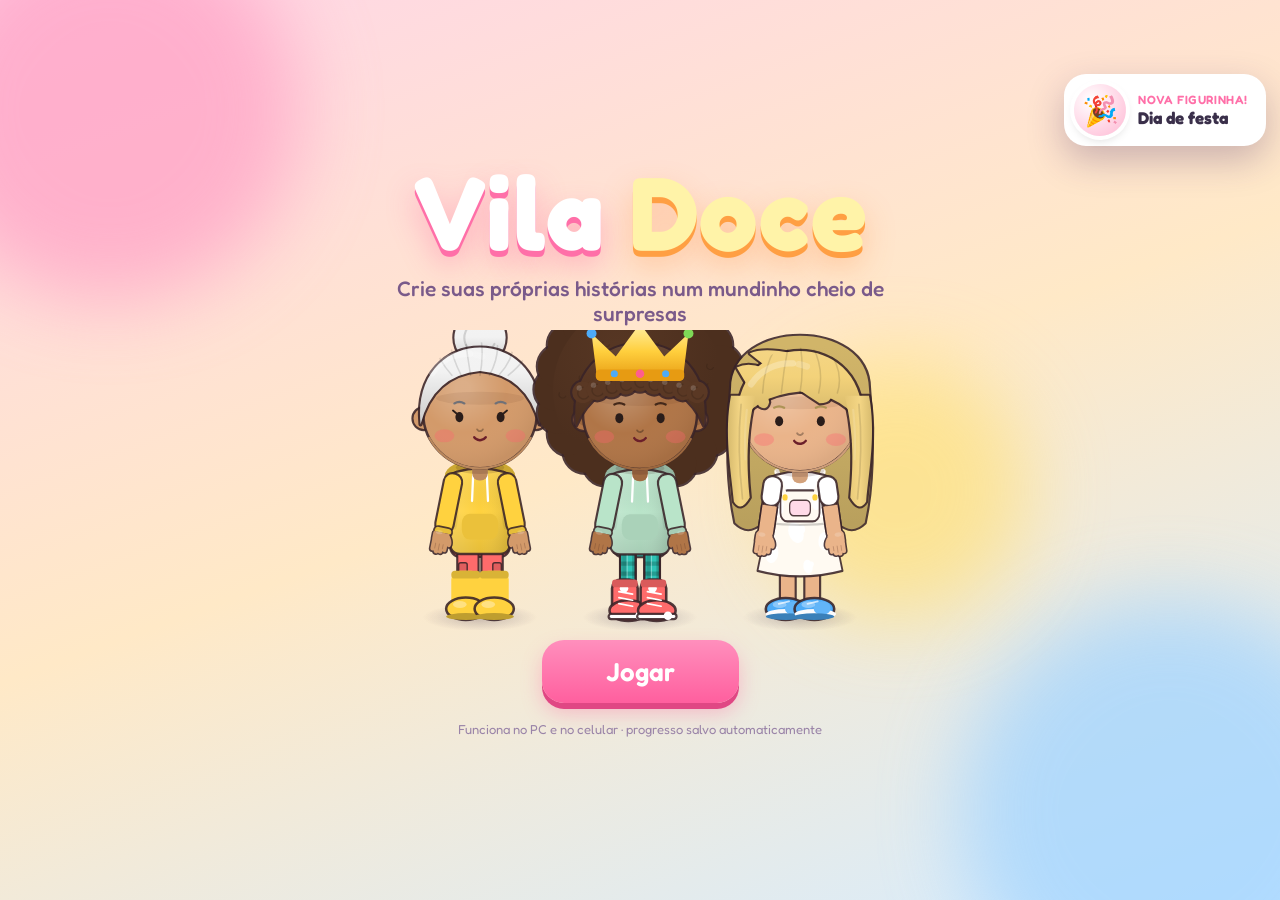
==== VilaDoce/index.html @ 970625da "Adiciona jogo Vila Doce (versão original) Co-Authored-By: Claude Opus 5.5 <noreply@anthropic.com> Cl" ====
<!doctype html>
<html lang="pt-BR">
<head>
  <meta charset="utf-8">
  <meta name="viewport" content="width=device-width, initial-scale=1, maximum-scale=1, user-scalable=no, viewport-fit=cover">
  <meta name="theme-color" content="#ff8fb8">
  <meta name="mobile-web-app-capable" content="yes">
  <meta name="apple-mobile-web-app-capable" content="yes">
  <meta name="apple-mobile-web-app-status-bar-style" content="black-translucent">
  <title>Vila Doce</title>
  <link rel="preconnect" href="https://fonts.googleapis.com">
  <link rel="preconnect" href="https://fonts.gstatic.com" crossorigin>
  <link href="https://fonts.googleapis.com/css2?family=Fredoka:wght@400;500;600;700&display=swap" rel="stylesheet">
  <link rel="stylesheet" href="css/style.css">
</head>
<body>
  <div id="app">
    <canvas id="game"></canvas>
    <div id="fade"></div>

    <header class="hud">
      <div class="brand">
        <svg viewBox="0 0 40 40" class="logo"><circle cx="20" cy="20" r="18" fill="#ff8fb8"/><path d="M11 21 20 13l9 8v8H11z" fill="#fff"/><rect x="17.5" y="23" width="5" height="6" rx="1" fill="#ff8fb8"/><circle cx="29" cy="11" r="3.5" fill="#ffd23f"/></svg>
        <div><b>Vila Doce</b><small id="sceneName">Casa</small></div>
      </div>
      <div class="actions">
        <button id="btnNight" class="ibtn" aria-label="Dia ou noite"></button>
        <button id="btnAlbum" class="ibtn" aria-label="Álbum de figurinhas"><svg viewBox="0 0 24 24"><rect x="4" y="3" width="16" height="18" rx="3" fill="#a77bf3"/><rect x="7" y="6" width="10" height="7" rx="2" fill="#fff"/><path d="M12 7.6l.9 1.8 2 .3-1.4 1.4.3 2-1.8-.9-1.8.9.3-2-1.4-1.4 2-.3z" fill="#ffd23f"/><rect x="7" y="15" width="10" height="2" rx="1" fill="#fff" opacity=".7"/></svg></button>
        <button id="btnMini" class="ibtn" aria-label="Fliperama"><svg viewBox="0 0 24 24"><rect x="2" y="7" width="20" height="12" rx="6" fill="#7ed957"/><path d="M7 10.5v5M4.5 13h5" stroke="#fff" stroke-width="2.2" stroke-linecap="round"/><circle cx="15.5" cy="11.8" r="1.7" fill="#ff5f9e"/><circle cx="18.3" cy="14.6" r="1.7" fill="#ffd23f"/></svg></button>
        <button id="btnDecor"class="ibtn" aria-label="Decorar"><svg viewBox="0 0 24 24"><rect x="3" y="3" width="15" height="7" rx="2.5" fill="#ff8fb8"/><path d="M18 6.5h2.5v6H11v3" fill="none" stroke="#5b6474" stroke-width="2" stroke-linejoin="round"/><rect x="9" y="15" width="4" height="7" rx="1.5" fill="#5c7cfa"/></svg></button>
        <button id="btnPeople" class="ibtn" aria-label="Personagens"><svg viewBox="0 0 24 24"><circle cx="8" cy="8" r="3.4" fill="#5c7cfa"/><circle cx="16.5" cy="9" r="3" fill="#ff8fb8"/><path d="M2 19a6 6 0 0 1 12 0z" fill="#5c7cfa"/><path d="M11.5 19a5 5 0 0 1 10 0z" fill="#ff8fb8"/></svg></button>
        <button id="btnAdd" class="ibtn" aria-label="Novo personagem"><svg viewBox="0 0 24 24"><circle cx="10" cy="8" r="4" fill="#ff8fb8"/><path d="M3 20a7 7 0 0 1 14 0z" fill="#ff8fb8"/><path d="M19 7v6M16 10h6" stroke="#5c7cfa" stroke-width="2.4" stroke-linecap="round"/></svg></button>
        <button id="btnSound" class="ibtn" aria-label="Som"></button>
        <button id="btnMenu" class="ibtn" aria-label="Menu"><svg viewBox="0 0 24 24"><g fill="#5b6474"><circle cx="5" cy="12" r="2.2"/><circle cx="12" cy="12" r="2.2"/><circle cx="19" cy="12" r="2.2"/></g></svg></button>
      </div>
    </header>

    <div id="dockWrap">
      <div id="dropHint">Solte num lugar para viajar</div>
      <nav id="dock"></nav>
    </div>
    <div id="decoPanel" class="hidden">
      <div class="dtop">
        <div class="dtabs">
          <button data-tab="moveis" class="on">🛋️ Móveis</button>
          <button data-tab="paredes">🎨 Paredes</button>
          <button data-tab="pisos">🧱 Pisos</button>
        </div>
        <span class="dhint">Arraste um móvel até aqui para guardar · toque nele para mudar a cor</span>
        <button id="decoDone" class="primary small">Pronto</button>
      </div>
      <div id="decoBody"></div>
    </div>
    <div id="map" class="hidden">
      <canvas id="mapCanvas"></canvas>
      <div class="mapHead"><b>Mapa da Vila</b><small>Toque num lugar para ir até lá</small></div>
      <button id="mapClose" class="ibtn" aria-label="Fechar mapa">✕</button>
    </div>
    <div id="album" class="modal hidden">
      <div class="sheet small wide">
        <div class="phead"><h2>Álbum de figurinhas</h2><button id="albumClose" class="ibtn flat" aria-label="Fechar">✕</button></div>
        <div class="aprog"><div id="albumBar"></div></div><p class="sub" id="albumCount"></p>
        <div id="albumTabs" class="edtabs flush">
          <button data-cat="lugar" class="on">📍 Lugares</button><button data-cat="receita">🍳 Receitas</button><button data-cat="segredo">🔍 Segredos</button><button data-cat="conquista">🏆 Conquistas</button>
        </div>
        <div id="albumGrid"></div>
      </div>
    </div>
    <div id="mini" class="hidden">
      <canvas id="miniCanvas"></canvas>
      <button id="miniBack" class="ibtn" aria-label="Voltar">✕</button>
      <div class="miniCoins"><i class="coinIco"></i><b id="miniCoins">0</b></div>
      <div id="miniMenu" class="miniPanel">
        <h2>🕹️ Fliperama</h2>
        <div class="miniHeroBox">
          <button id="miniPrev" class="ibtn flat" aria-label="Personagem anterior">◀</button>
          <div><canvas id="miniHero"></canvas><small id="miniHeroName"></small></div>
          <button id="miniNext" class="ibtn flat" aria-label="Próximo personagem">▶</button>
        </div>
        <div id="miniGames"></div>
      </div>
      <div id="miniOver" class="miniPanel small hidden">
        <h2 id="miniOverT"></h2>
        <div id="miniOverS" class="miniScore"></div>
        <p id="miniOverP" class="sub"></p>
        <div class="row">
          <button id="miniToMenu" class="soft">Outros jogos</button>
          <button id="miniAgain" class="primary">Jogar de novo</button>
        </div>
      </div>
    </div>
    <div id="stickerToast"></div>
    <div id="toast"></div>
    <button id="editBubble" class="hidden"><svg viewBox="0 0 24 24"><path d="M4 20h4L19 9l-4-4L4 16z" fill="#fff"/><path d="m14 6 4 4" stroke="#ff5f9e" stroke-width="2"/></svg>Editar</button>

    <div id="people" class="modal hidden">
      <div class="sheet small wide">
        <div class="phead"><h2>Personagens</h2><button id="peopleClose" class="ibtn flat" aria-label="Fechar">✕</button></div>
        <p class="sub">Toque em alguém para editar o visual</p>
        <div id="peopleGrid"></div>
      </div>
    </div>

    <div id="editor" class="modal hidden">
      <div class="sheet">
        <div class="pvBox">
          <canvas id="pv"></canvas>
          <input id="edName" maxlength="12" aria-label="Nome">
          <button id="edRand" class="soft">🎲 Aleatório</button>
        </div>
        <div class="right">
          <div id="edTabs" class="edtabs"></div>
          <div id="edOpts"></div>
          <div class="row">
            <button id="edDel" class="soft danger">Remover</button>
            <button id="edOk" class="primary">Pronto!</button>
          </div>
        </div>
      </div>
    </div>

    <div id="menu" class="modal hidden">
      <div class="sheet small">
        <h2>Como brincar</h2>
        <ul class="help">
          <li><span>✋</span>Arraste personagens e objetos para qualquer lugar. Jogue-os!</li>
          <li><span>🍎</span>Solte comida num personagem e toque nele para comer.</li>
          <li><span>👒</span>Solte chapéus e óculos na cabeça para vestir.</li>
          <li><span>✨</span>Toque num personagem e depois em “Editar” (ou use o botão de personagens no topo).</li>
          <li><span>🚪</span>Toque em geladeira, armário, TV, rádio, forno e luzes.</li>
          <li><span>🖌️</span>No modo Decorar, mude paredes e pisos e coloque móveis. Toque num móvel para trocar a cor.</li>
          <li><span>🐶</span>Adote pets no Pet Shop! Dê comida, brinquedos e até chapéus para eles.</li>
          <li><span>💬</span>Personagens perto um do outro conversam sozinhos. Cada um tem sua voz!</li>
          <li><span>🍳</span>Solte ingredientes no fogão e toque nele para cozinhar. Descubra receitas!</li>
          <li><span>🌽</span>Na estância: pegue sementes, plante nos canteiros e colha. O trator ajuda!</li>
          <li><span>📒</span>Complete o álbum: visite lugares, cozinhe e ache os segredos escondidos.</li>
          <li><span>🧳</span>Arraste alguém até um lugar no menu de baixo para viajar.</li>
          <li><span>🛝</span>No parque: balanço, escorregador, balões e sorvete!</li>
          <li><span>🕹️</span>No Fliperama (controle verde no topo), jogue minigames com seu personagem e junte moedas!</li>
        </ul>
        <h3 class="optTitle">Opções</h3>
        <div class="toggles">
          <label class="tog"><span>💬 Conversas entre personagens</span><input type="checkbox" id="optChat"><i></i></label>
          <label class="tog"><span>🗣️ Vozes dos personagens</span><input type="checkbox" id="optVoices"><i></i></label>
          <label class="tog"><span>🚶 Personagens com vontade própria</span><input type="checkbox" id="optLife"><i></i></label>
          <label class="tog"><span>🕒 Dia e noite pelo relógio</span><input type="checkbox" id="optClock"><i></i></label>
        </div>
        <h3 class="optTitle">Clima e calendário</h3>
        <div id="wxOpts"></div>
        <div class="row col">
          <button id="menuFull" class="soft">Tela cheia</button>
          <button id="menuReset" class="soft danger">Recomeçar o mundo</button>
          <button id="menuClose" class="primary">Voltar a brincar</button>
        </div>
      </div>
    </div>

    <div id="splash">
      <div class="blob b1"></div><div class="blob b2"></div><div class="blob b3"></div>
      <div class="spInner">
        <h1>Vila <span>Doce</span></h1>
        <p>Crie suas próprias histórias num mundinho cheio de surpresas</p>
        <canvas id="spCanvas"></canvas>
        <button id="play" class="primary big">Jogar</button>
        <small>Funciona no PC e no celular · progresso salvo automaticamente</small>
      </div>
    </div>
  </div>

  <script src="js/util.js"></script>
  <script src="js/audio.js"></script>
  <script src="js/art.js"></script>
  <script src="js/scenes.js"></script>
  <script src="js/scenes2.js"></script>
  <script src="js/pets.js"></script>
  <script src="js/decor.js"></script>
  <script src="js/moveis.js"></script>
  <script src="js/dialogs.js"></script>
  <script src="js/chat.js"></script>
  <script src="js/life.js"></script>
  <script src="js/weather.js"></script>
  <script src="js/cooking.js"></script>
  <script src="js/album.js"></script>
  <script src="js/estancia.js"></script>
  <script src="js/mar.js"></script>
  <script src="js/map.js"></script>
  <script src="js/minigames.js"></script>
  <script src="js/engine.js"></script>
  <script src="js/ui.js"></script>
</body>
</html>
---- VilaDoce/css/style.css ----
:root {
  --ink: #3a2f4a;
  --muted: #8b809a;
  --glass: rgba(255, 255, 255, .82);
  --pink: #ff6fa8;
  --pink2: #ff9ec4;
  --blue: #5c7cfa;
  --shadow: 0 10px 30px rgba(70, 40, 100, .18), 0 2px 6px rgba(70, 40, 100, .12);
  --font: 'Fredoka', 'Nunito', system-ui, sans-serif;
}
* { box-sizing: border-box; -webkit-tap-highlight-color: transparent; }
html, body { margin: 0; height: 100%; overflow: hidden; background: #ffe7f0; font-family: var(--font); color: var(--ink); user-select: none; -webkit-user-select: none; overscroll-behavior: none; }
button { font-family: inherit; color: inherit; cursor: pointer; border: 0; }
#app { position: fixed; inset: 0; }
#game { position: absolute; inset: 0; touch-action: none; display: block; }
#fade { position: absolute; inset: 0; background: #fff; opacity: 0; pointer-events: none; }
#fade.go { animation: fade .5s ease-out; }
@keyframes fade { from { opacity: .9; } to { opacity: 0; } }

/* ---------- HUD ---------- */
.hud { position: absolute; top: max(12px, env(safe-area-inset-top)); left: 12px; right: 12px; display: flex; justify-content: space-between; align-items: flex-start; pointer-events: none; }
.brand { pointer-events: auto; display: flex; align-items: center; gap: 10px; background: var(--glass); backdrop-filter: blur(10px); -webkit-backdrop-filter: blur(10px); padding: 6px 16px 6px 6px; border-radius: 999px; box-shadow: var(--shadow); }
.brand .logo { width: 40px; height: 40px; }
.brand b { display: block; font-size: 18px; font-weight: 700; line-height: 1; letter-spacing: .2px; }
.brand small { display: block; font-size: 13px; color: var(--muted); font-weight: 500; }
.actions { display: flex; gap: 8px; pointer-events: auto; }
.ibtn { width: 48px; height: 48px; border-radius: 50%; background: var(--glass); backdrop-filter: blur(10px); -webkit-backdrop-filter: blur(10px); box-shadow: var(--shadow); display: grid; place-items: center; transition: transform .15s; }
.ibtn svg { width: 26px; height: 26px; }
.ibtn:hover { transform: translateY(-2px); }
.ibtn:active { transform: scale(.9); }

/* ---------- Dock ---------- */
#dockWrap { position: absolute; left: 0; right: 0; bottom: max(10px, env(safe-area-inset-bottom)); display: flex; flex-direction: column; align-items: center; pointer-events: none; }
#dock { pointer-events: auto; display: flex; gap: 8px; padding: 8px; border-radius: 26px; background: var(--glass); backdrop-filter: blur(12px); -webkit-backdrop-filter: blur(12px); box-shadow: var(--shadow); transition: transform .25s; }
.loc { position: relative; display: flex; align-items: center; gap: 8px; padding: 6px 16px 6px 6px; border-radius: 20px; background: transparent; transition: background .2s, transform .2s; }
.loc .ico { width: 48px; height: 48px; border-radius: 16px; background: var(--c); display: grid; place-items: center; box-shadow: inset 0 -4px 0 rgba(0,0,0,.08); }
.loc .ico svg { width: 36px; height: 36px; }
.loc .lbl { font-weight: 600; font-size: 16px; }
.loc.on { background: #fff; box-shadow: 0 4px 14px rgba(70,40,100,.12); }
.loc:hover { transform: translateY(-2px); }
.loc .badge { position: absolute; top: 0; left: 40px; min-width: 20px; height: 20px; padding: 0 5px; border-radius: 10px; background: var(--pink); color: #fff; font-size: 12px; font-weight: 600; display: grid; place-items: center; box-shadow: 0 0 0 2px #fff; }
#dock.drag { transform: scale(1.06); }
#dock.drag .loc:not(.on) { animation: wiggle 1s infinite; }
.loc.hover { background: #fff3c4 !important; transform: scale(1.12) !important; }
@keyframes wiggle { 0%,100% { transform: translateY(0); } 50% { transform: translateY(-4px); } }
#dropHint { margin-bottom: 8px; padding: 6px 14px; border-radius: 999px; background: var(--ink); color: #fff; font-size: 14px; opacity: 0; transform: translateY(8px); transition: .2s; }
#dockWrap:has(#dock.drag) #dropHint { opacity: .92; transform: none; }

#dock { max-width: calc(100vw - 20px); overflow-x: auto; scrollbar-width: none; }
#dock::-webkit-scrollbar { display: none; }
.loc { flex: 0 0 auto; }
@media (max-width: 1180px) { .loc { padding: 4px; } .loc .lbl { display: none; } .loc .badge { left: 38px; } }

/* ---------- Bolha Editar ---------- */
#editBubble { position: absolute; left: 0; top: 0; transform: translate(-50%, -100%); transform-origin: 50% 100%; display: flex; align-items: center; gap: 6px; padding: 8px 14px 8px 10px; border-radius: 999px; background: linear-gradient(180deg, #ff8fbd, #ff5f9e); color: #fff; font-weight: 600; font-size: 15px; box-shadow: 0 6px 18px rgba(255,95,158,.45); z-index: 5; animation: bub .35s cubic-bezier(.2,1.6,.4,1); }
#editBubble svg { width: 18px; height: 18px; }
#editBubble::after { content: ''; position: absolute; left: 50%; bottom: -6px; margin-left: -7px; border: 7px solid transparent; border-bottom: 0; border-top-color: #ff5f9e; }
#editBubble.hidden { display: none; }
@keyframes bub { from { opacity: 0; scale: .6; } to { opacity: 1; scale: 1; } }

/* ---------- Painel de personagens ---------- */
.sheet.wide { width: min(720px, 100%); }
.phead { display: flex; justify-content: space-between; align-items: center; }
.phead h2 { margin: 0; }
.ibtn.flat { box-shadow: none; background: #f4eff8; font-size: 18px; color: var(--muted); }
.sub { margin: 4px 0 16px; color: var(--muted); }
#peopleGrid { display: grid; grid-template-columns: repeat(auto-fill, minmax(118px, 1fr)); gap: 12px; }
.pcard { display: flex; flex-direction: column; align-items: center; gap: 2px; padding: 8px 6px 12px; border-radius: 20px; background: radial-gradient(circle at 50% 30%, #fff, #fff0f6 70%); box-shadow: inset 0 0 0 2px #ffe0ec; transition: transform .15s, box-shadow .15s; }
.pcard:hover { transform: translateY(-3px); box-shadow: inset 0 0 0 2px var(--pink2), 0 8px 18px rgba(255,95,158,.18); }
.pcard canvas { width: 100%; height: 130px; }
.pcard b { font-size: 16px; }
.pcard small { display: flex; align-items: center; gap: 5px; color: var(--muted); font-size: 12px; }
.pcard small i { width: 9px; height: 9px; border-radius: 50%; }
.pcard.add { justify-content: center; background: #f7f3fb; box-shadow: inset 0 0 0 2px dashed #e4d8f0; border: 2px dashed #e0d2ee; }
.pcard.add span { width: 64px; height: 64px; margin: 30px 0 14px; border-radius: 50%; background: var(--pink); color: #fff; font-size: 40px; line-height: 60px; }

/* ---------- Álbum ---------- */
.aprog { height: 10px; border-radius: 5px; background: #f1e6f6; overflow: hidden; margin-top: 10px; }
#albumBar { height: 100%; background: linear-gradient(90deg, #ff8fbd, #a77bf3); border-radius: 5px; transition: width .4s; }
.edtabs.flush { margin: 0 0 14px; }
#albumGrid { display: grid; grid-template-columns: repeat(auto-fill, minmax(118px, 1fr)); gap: 10px; }
.acard { display: flex; flex-direction: column; align-items: center; text-align: center; gap: 4px; padding: 12px 8px; border-radius: 18px; background: #f7f3fb; }
.acard b { font-size: 14px; line-height: 1.15; }
.acard small { font-size: 11.5px; color: var(--muted); line-height: 1.2; }
.acard.got { background: #fff; box-shadow: inset 0 0 0 2px color-mix(in srgb, var(--c) 35%, white), 0 4px 12px rgba(70,40,100,.08); }
.stk { width: 64px; height: 64px; border-radius: 50%; display: grid; place-items: center; font-size: 34px; background: radial-gradient(circle at 35% 30%, #fff, color-mix(in srgb, var(--c, #ccc) 45%, white)); box-shadow: 0 0 0 4px #fff, 0 4px 10px rgba(0,0,0,.15); transform: rotate(-6deg); }
.stk.lock { background: #e8e1ef; color: #b9aec6; font-weight: 700; font-size: 28px; box-shadow: none; transform: none; }
#stickerToast { position: absolute; top: 74px; right: 14px; z-index: 30; display: flex; align-items: center; gap: 12px; padding: 10px 18px 10px 10px; border-radius: 22px; background: #fff; box-shadow: 0 14px 36px rgba(70,40,100,.28); transform: translateX(130%); transition: transform .45s cubic-bezier(.2,1.4,.4,1); pointer-events: none; }
#stickerToast.show { transform: none; }
#stickerToast small { display: block; font-size: 12px; color: var(--pink); font-weight: 600; text-transform: uppercase; letter-spacing: .6px; }
#stickerToast b { font-size: 17px; }
#stickerToast .stk { width: 52px; height: 52px; font-size: 28px; animation: stk 1s ease-out; }
@keyframes stk { 0% { transform: scale(.2) rotate(-90deg); } 60% { transform: scale(1.2) rotate(8deg); } 100% { transform: rotate(-6deg); } }
.pcard small.bff { color: #e04784; font-weight: 600; }
.wxRow { display: flex; flex-direction: column; gap: 6px; margin-bottom: 10px; }
.wxRow > span { font-size: 13px; font-weight: 600; color: var(--muted); text-transform: uppercase; letter-spacing: .6px; }

/* ---------- Opções ---------- */
.optTitle { margin: 18px 0 8px; font-size: 18px; }
.toggles { display: grid; gap: 8px; }
.tog { display: flex; align-items: center; justify-content: space-between; gap: 12px; padding: 10px 14px; border-radius: 14px; background: #f7f3fb; font-size: 15px; font-weight: 500; cursor: pointer; }
.tog input { position: absolute; opacity: 0; pointer-events: none; }
.tog i { flex: 0 0 48px; height: 28px; border-radius: 14px; background: #d8d0e2; position: relative; transition: background .2s; }
.tog i::after { content: ''; position: absolute; left: 3px; top: 3px; width: 22px; height: 22px; border-radius: 50%; background: #fff; box-shadow: 0 2px 5px rgba(0,0,0,.2); transition: transform .2s; }
.tog input:checked + i { background: var(--pink); }
.tog input:checked + i::after { transform: translateX(20px); }

/* ---------- Mapa ---------- */
#map { position: absolute; inset: 0; z-index: 8; background: #3aaee0; transition: opacity .25s; }
#map.hidden { opacity: 0; pointer-events: none; }
#mapCanvas { position: absolute; inset: 0; width: 100%; height: 100%; touch-action: none; cursor: grab; }
.mapHead { position: absolute; top: max(14px, env(safe-area-inset-top)); left: 50%; transform: translateX(-50%); background: var(--glass); backdrop-filter: blur(10px); -webkit-backdrop-filter: blur(10px); padding: 8px 22px; border-radius: 999px; box-shadow: var(--shadow); text-align: center; pointer-events: none; white-space: nowrap; }
.mapHead b { display: block; font-size: 20px; }
.mapHead small { color: var(--muted); font-size: 13px; }
#mapClose { position: absolute; top: max(14px, env(safe-area-inset-top)); right: 14px; font-size: 18px; color: var(--muted); }
.loc.mapbtn .ico { background: linear-gradient(160deg, #7fd3f5, #8fdc7a); }
.loc.mapbtn { margin-right: 4px; }
.loc.mapbtn::after { content: ''; position: absolute; right: -6px; top: 12px; bottom: 12px; width: 2px; border-radius: 2px; background: rgba(0,0,0,.08); }
@media (max-width: 720px) { .mapHead { left: 14px; transform: none; padding: 6px 16px; } .mapHead b { font-size: 17px; } }

/* ---------- Abas do editor + fantasias ---------- */
.edtabs { display: flex; gap: 4px; margin: 14px 18px 0; padding: 4px; background: #f4eff8; border-radius: 14px; overflow-x: auto; scrollbar-width: none; flex-shrink: 0; }
.edtabs::-webkit-scrollbar { display: none; }
.edtabs button { flex: 1 0 auto; padding: 8px 12px; border-radius: 10px; background: transparent; font-weight: 600; font-size: 14px; white-space: nowrap; color: var(--muted); }
.edtabs button.on { background: #fff; color: var(--ink); box-shadow: 0 2px 8px rgba(70,40,100,.12); }
.cgrid { display: grid; grid-template-columns: repeat(auto-fill, minmax(104px, 1fr)); gap: 10px; }
.ccard { display: flex; flex-direction: column; align-items: center; padding: 6px 4px 10px; border-radius: 18px; background: radial-gradient(circle at 50% 35%, #fff, #fff0f6 75%); box-shadow: inset 0 0 0 2px #ffe0ec; transition: transform .12s, box-shadow .12s; }
.ccard:hover { transform: translateY(-3px); box-shadow: inset 0 0 0 2px var(--pink2), 0 8px 16px rgba(255,95,158,.18); }
.ccard canvas { width: 100%; height: 120px; }
.ccard span { font-size: 13px; font-weight: 600; text-align: center; line-height: 1.15; }
@media (max-width: 720px) { .edtabs { margin: 10px 12px 0; } .edtabs button { padding: 7px 9px; font-size: 13px; } .cgrid { grid-template-columns: repeat(auto-fill, minmax(88px, 1fr)); } .ccard canvas { height: 100px; } }

/* ---------- Modo Decorar ---------- */
#dockWrap { transition: transform .3s, opacity .3s; }
#dockWrap.away { transform: translateY(140%); opacity: 0; pointer-events: none; }
.ibtn.active { background: var(--pink); }
.ibtn.active svg rect:first-child { fill: #fff; }
#decoPanel { position: absolute; left: 10px; right: 10px; bottom: max(10px, env(safe-area-inset-bottom)); max-width: 980px; margin: 0 auto; background: var(--glass); backdrop-filter: blur(12px); -webkit-backdrop-filter: blur(12px); border-radius: 24px; box-shadow: var(--shadow); padding: 10px 12px 12px; z-index: 4; transition: transform .3s cubic-bezier(.2,1.2,.4,1), opacity .25s; }
#decoPanel.hidden { transform: translateY(120%); opacity: 0; pointer-events: none; }
.dtop { display: flex; align-items: center; gap: 10px; margin-bottom: 8px; }
.dtabs { display: flex; gap: 4px; background: #f4eff8; padding: 4px; border-radius: 14px; }
.dtabs button { padding: 7px 12px; border-radius: 10px; background: transparent; font-weight: 600; font-size: 14px; white-space: nowrap; }
.dtabs button.on { background: #fff; box-shadow: 0 2px 8px rgba(70,40,100,.12); }
.dtabs button:disabled { opacity: .35; cursor: default; }
.dhint { flex: 1; font-size: 12px; color: var(--muted); line-height: 1.2; }
.primary.small { font-size: 15px; padding: 8px 18px; border-radius: 12px; box-shadow: 0 4px 0 #e04784; }
.dcats { flex-wrap: nowrap; overflow-x: auto; scrollbar-width: none; margin-bottom: 8px; }
.dcats::-webkit-scrollbar { display: none; }
.dcats .chip { flex: 0 0 auto; padding: 5px 11px; font-size: 13px; }
.dlist { display: flex; gap: 8px; overflow-x: auto; padding-bottom: 4px; scrollbar-width: thin; }
.dcard { flex: 0 0 92px; height: 104px; display: flex; flex-direction: column; align-items: center; padding: 6px 4px; border-radius: 16px; background: #fff; box-shadow: inset 0 0 0 2px #f1e6f6; transition: transform .12s; }
.dcard:hover { transform: translateY(-3px); box-shadow: inset 0 0 0 2px var(--pink2); }
.dcard canvas { width: 80px; height: 66px; }
.dcard span { font-size: 12px; font-weight: 500; line-height: 1.1; text-align: center; margin-top: 4px; }
.dgrid { display: flex; flex-direction: column; gap: 4px; max-height: 150px; overflow-y: auto; }
.dgrid .sw, .dgrid .chips { margin-bottom: 2px; }
@media (max-width: 720px) {
  .dhint { display: none; }
  .dtop { justify-content: space-between; }
  .dtabs button { padding: 6px 8px; font-size: 13px; }
  .dcard { flex-basis: 78px; height: 92px; }
  .dcard canvas { width: 68px; height: 56px; }
}

/* ---------- Toast ---------- */
#toast { position: absolute; top: 76px; left: 50%; transform: translate(-50%, -20px); background: var(--ink); color: #fff; padding: 10px 18px; border-radius: 999px; font-size: 15px; font-weight: 500; opacity: 0; transition: .3s; pointer-events: none; white-space: nowrap; max-width: 92vw; overflow: hidden; text-overflow: ellipsis; box-shadow: var(--shadow); }
#toast.show { opacity: .95; transform: translate(-50%, 0); }

/* ---------- Modais ---------- */
.modal { position: absolute; inset: 0; background: rgba(58, 40, 80, .35); backdrop-filter: blur(4px); -webkit-backdrop-filter: blur(4px); display: grid; place-items: center; padding: 16px; z-index: 10; transition: opacity .25s; }
.modal.hidden { opacity: 0; pointer-events: none; }
.modal.hidden .sheet { transform: translateY(30px) scale(.96); }
.sheet { background: #fff; border-radius: 28px; box-shadow: 0 30px 80px rgba(60,30,90,.35); width: min(860px, 100%); max-height: min(640px, calc(100dvh - 32px)); display: flex; overflow: hidden; transition: transform .3s cubic-bezier(.2,1.4,.4,1); }
.sheet.small { flex-direction: column; width: min(460px, 100%); padding: 24px; overflow: auto; }
.pvBox { flex: 0 0 280px; background: radial-gradient(circle at 50% 35%, #fff 0, #ffe2ee 60%, #ffd0e2 100%); display: flex; flex-direction: column; align-items: center; padding: 16px; gap: 10px; }
#pv { width: 100%; flex: 1; min-height: 200px; }
#edName { width: 100%; text-align: center; font: 600 22px var(--font); color: var(--ink); border: 0; background: rgba(255,255,255,.85); border-radius: 14px; padding: 8px; outline: none; box-shadow: inset 0 0 0 2px rgba(255,111,168,.25); }
#edName:focus { box-shadow: inset 0 0 0 2px var(--pink); }
.right { flex: 1; display: flex; flex-direction: column; min-width: 0; }
#edOpts { flex: 1; overflow-y: auto; padding: 18px 22px 8px; }
#edOpts h4 { margin: 14px 0 8px; font-size: 14px; text-transform: uppercase; letter-spacing: .8px; color: var(--muted); font-weight: 600; }
#edOpts h4:first-child { margin-top: 0; }
.sw { display: flex; flex-wrap: wrap; gap: 8px; margin-bottom: 6px; }
.swc { width: 34px; height: 34px; border-radius: 50%; box-shadow: inset 0 -3px 0 rgba(0,0,0,.12), 0 0 0 1px rgba(0,0,0,.08); transition: transform .12s; }
.swc:hover { transform: scale(1.1); }
.swc.sel { box-shadow: 0 0 0 3px #fff, 0 0 0 6px var(--pink); }
.chips { display: flex; flex-wrap: wrap; gap: 6px; margin-bottom: 8px; }
.chip { padding: 7px 13px; border-radius: 999px; background: #f4eff8; font-size: 14px; font-weight: 500; transition: .12s; }
.chip:hover { background: #ece3f5; }
.chip.sel { background: var(--pink); color: #fff; }
.row { display: flex; gap: 10px; padding: 14px 22px 18px; justify-content: flex-end; }
.row.col { flex-direction: column; padding: 16px 0 0; }
.primary { background: linear-gradient(180deg, #ff8fbd, #ff5f9e); color: #fff; font-weight: 600; font-size: 17px; padding: 12px 26px; border-radius: 16px; box-shadow: 0 6px 0 #e04784, 0 10px 20px rgba(255,95,158,.35); transition: transform .1s, box-shadow .1s; }
.primary:active { transform: translateY(4px); box-shadow: 0 2px 0 #e04784; }
.soft { background: #f4eff8; font-weight: 600; font-size: 16px; padding: 12px 20px; border-radius: 16px; }
.soft:hover { background: #ece3f5; }
.danger { color: #e04d4d; }
.sheet h2 { margin: 0 0 10px; font-size: 26px; }
.help { list-style: none; margin: 0; padding: 0; display: grid; gap: 10px; }
.help li { display: flex; gap: 12px; align-items: center; font-size: 16px; line-height: 1.3; }
.help li span { flex: 0 0 38px; height: 38px; border-radius: 12px; background: #fff0f6; display: grid; place-items: center; font-size: 20px; }

/* ---------- Splash ---------- */
#splash { position: absolute; inset: 0; z-index: 20; background: linear-gradient(160deg, #ffd6e7 0%, #ffe9c7 50%, #d6ecff 100%); display: grid; place-items: center; overflow: hidden; transition: opacity .6s, transform .6s; }
#splash.out { opacity: 0; transform: scale(1.06); pointer-events: none; }
.blob { position: absolute; border-radius: 50%; filter: blur(40px); opacity: .7; animation: float 9s ease-in-out infinite; }
.b1 { width: 380px; height: 380px; background: #ff9ec4; top: -80px; left: -80px; }
.b2 { width: 420px; height: 420px; background: #9fd3ff; bottom: -120px; right: -100px; animation-delay: -3s; }
.b3 { width: 260px; height: 260px; background: #ffe17a; top: 40%; left: 60%; animation-delay: -6s; }
@keyframes float { 0%,100% { transform: translate(0,0); } 50% { transform: translate(30px, -30px); } }
.spInner { position: relative; text-align: center; display: flex; flex-direction: column; align-items: center; padding: 20px; width: 100%; }
#splash h1 { margin: 0; font-size: clamp(54px, 11vw, 104px); font-weight: 700; line-height: .95; color: #fff; text-shadow: 0 6px 0 #ff6fa8, 0 14px 30px rgba(255,80,150,.35); letter-spacing: 1px; }
#splash h1 span { color: #fff3a8; text-shadow: 0 6px 0 #ff9f43, 0 14px 30px rgba(255,140,60,.35); }
#splash p { margin: 14px 0 0; font-size: clamp(16px, 2.6vw, 21px); color: #7a5a8a; font-weight: 500; max-width: 520px; }
#spCanvas { width: min(640px, 92vw); height: min(300px, 34vh); margin: 4px 0 10px; }
.big { font-size: 26px; padding: 16px 64px; border-radius: 22px; animation: pulse 1.8s ease-in-out infinite; }
@keyframes pulse { 0%,100% { transform: scale(1); } 50% { transform: scale(1.05); } }
#splash small { margin-top: 18px; color: #9a84a8; font-size: 13px; }

/* ---------- Responsivo ---------- */
@media (max-width: 720px) {
  .loc { padding: 4px; }
  .loc .lbl { display: none; }
  .loc .ico { width: 46px; height: 46px; }
  .loc .badge { left: 34px; }
  .brand small { display: none; }
  .ibtn { width: 42px; height: 42px; }
  .ibtn svg { width: 22px; height: 22px; }
  .actions { gap: 6px; }
  .sheet { flex-direction: column; }
  .pvBox { flex: 0 0 auto; flex-direction: row; flex-wrap: wrap; padding: 10px; }
  #pv { flex: 0 0 120px; height: 150px; min-height: 0; width: 120px; }
  .pvBox #edName { flex: 1; min-width: 120px; font-size: 18px; }
  .pvBox #edRand { flex: 1; }
  #edOpts { padding: 12px 16px 4px; }
  .swc { width: 30px; height: 30px; }
  .row { padding: 10px 16px 14px; }
}
@media (max-height: 480px) {
  .brand { padding: 4px 12px 4px 4px; }
  .brand .logo { width: 32px; height: 32px; }
  #spCanvas { height: 30vh; }
  .big { padding: 12px 48px; }
}

/* ---------- Fliperama (minigames) ---------- */
#mini { position: absolute; inset: 0; z-index: 9; background: #c5a3ff; transition: opacity .25s; }
#mini.hidden { opacity: 0; pointer-events: none; }
#miniCanvas { position: absolute; inset: 0; width: 100%; height: 100%; touch-action: none; }
#miniBack { position: absolute; top: max(14px, env(safe-area-inset-top)); left: 14px; font-size: 18px; color: var(--muted); z-index: 2; }
.miniCoins { position: absolute; top: max(18px, env(safe-area-inset-top)); right: 14px; z-index: 2; background: var(--glass); backdrop-filter: blur(10px); -webkit-backdrop-filter: blur(10px); box-shadow: var(--shadow); border-radius: 999px; padding: 8px 18px; font-size: 18px; }
.miniPanel { position: absolute; left: 50%; top: 50%; transform: translate(-50%, -50%); width: min(640px, calc(100% - 28px)); max-height: calc(100% - 100px); overflow: auto; background: #fff; border-radius: 28px; box-shadow: 0 30px 80px rgba(60,30,90,.35); padding: 20px; text-align: center; z-index: 1; }
.miniPanel.small { width: min(420px, calc(100% - 28px)); }
.miniPanel.hidden { display: none; }
.miniPanel h2 { margin: 0 0 8px; }
.miniHeroBox { display: flex; align-items: center; justify-content: center; gap: 10px; }
.miniHeroBox > div { display: flex; flex-direction: column; align-items: center; }
#miniHero { width: 120px; height: 150px; }
#miniHeroName { color: var(--muted); font-weight: 600; }
#miniGames { display: grid; grid-template-columns: repeat(auto-fill, minmax(130px, 1fr)); gap: 10px; margin-top: 12px; }
.mgCard { background: var(--c); border-radius: 20px; padding: 14px 8px 12px; display: flex; flex-direction: column; align-items: center; gap: 2px; box-shadow: 0 5px 0 rgba(0,0,0,.12); transition: transform .12s; color: #3a2428; }
.mgCard:active { transform: translateY(3px); box-shadow: 0 2px 0 rgba(0,0,0,.12); }
.mgCard .mgIc { font-size: 36px; }
.mgCard b { font-size: 16px; }
.mgCard small { opacity: .75; font-weight: 600; }
.miniScore { font-size: 64px; font-weight: 700; color: #ff5f9e; line-height: 1.1; }
#miniOver .row { justify-content: center; gap: 10px; margin-top: 12px; }
@media (max-height: 520px) { #miniHero { width: 80px; height: 100px; } .mgCard { padding: 8px; } .mgCard .mgIc { font-size: 26px; } }
.coinIco { display: inline-block; width: 20px; height: 20px; border-radius: 50%; vertical-align: -3px; margin-right: 6px; background: radial-gradient(circle at 35% 30%, #fff3b0 0 18%, #ffd23f 20% 62%, #e8a317 64%); box-shadow: inset 0 0 0 2px #e8a317; }
@media (max-width: 480px) {
  .brand { padding: 4px; }
  .brand > div { display: none; }
  .actions { flex-wrap: wrap; justify-content: flex-end; gap: 6px; }
  .hud .ibtn { width: 40px; height: 40px; }
}
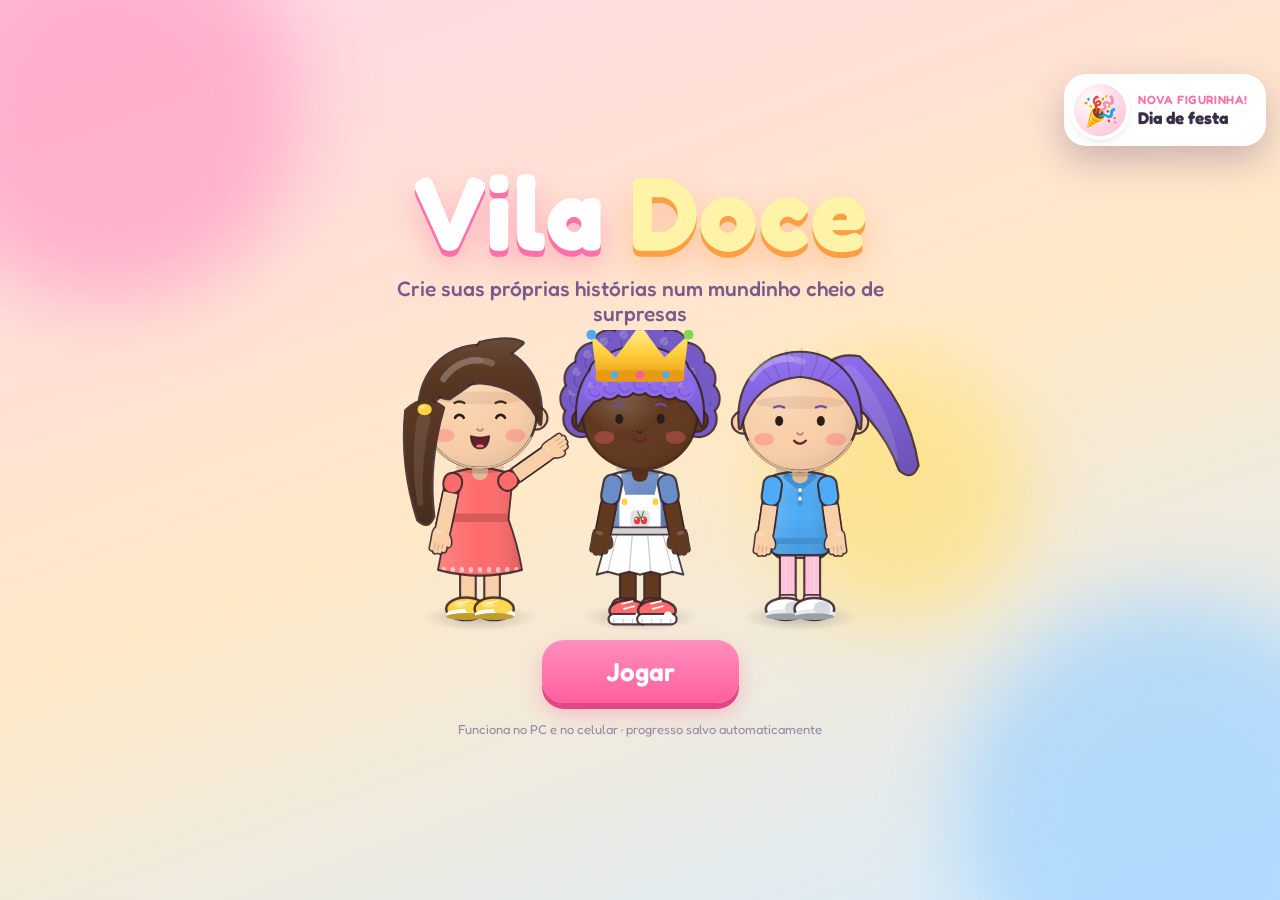
==== commit 38a99f9b: "Melhora a performance do Vila Doce no celular - Resolução adaptativa do canvas: teto de 1.5x em tela" ====
--- a/VilaDoce/index.html
+++ b/VilaDoce/index.html
@@ -16,6 +16,7 @@
 <body>
   <div id="app">
     <canvas id="game"></canvas>
+    <div id="vignette"></div>
     <div id="fade"></div>
 
     <header class="hud">
--- a/VilaDoce/css/style.css
+++ b/VilaDoce/css/style.css
@@ -14,6 +14,8 @@
 #app { position: fixed; inset: 0; }
 #game { position: absolute; inset: 0; touch-action: none; display: block; }
 #fade { position: absolute; inset: 0; background: #fff; opacity: 0; pointer-events: none; }
+/* vinheta suave: antes era um gradiente pintado no canvas a cada quadro */
+#vignette { position: absolute; inset: 0; pointer-events: none; background: radial-gradient(ellipse farthest-corner at 50% 50%, rgba(40,20,60,0) 45%, rgba(40,20,60,.16) 100%); }
 #fade.go { animation: fade .5s ease-out; }
 @keyframes fade { from { opacity: .9; } to { opacity: 0; } }
 
@@ -273,3 +275,13 @@
   .actions { flex-wrap: wrap; justify-content: flex-end; gap: 6px; }
   .hud .ibtn { width: 40px; height: 40px; }
 }
+
+/* ---------- Desempenho no celular ----------
+   backdrop-filter (desfoque) sobre um canvas que muda a cada quadro obriga o
+   navegador a refazer o desfoque o tempo todo: muito caro no celular.
+   Em telas de toque usamos um fundo mais opaco no lugar do desfoque. */
+@media (pointer: coarse) {
+  :root { --glass: rgba(255, 255, 255, .93); }
+  * { backdrop-filter: none !important; -webkit-backdrop-filter: none !important; }
+  .modal { background: rgba(58, 40, 80, .5); }
+}
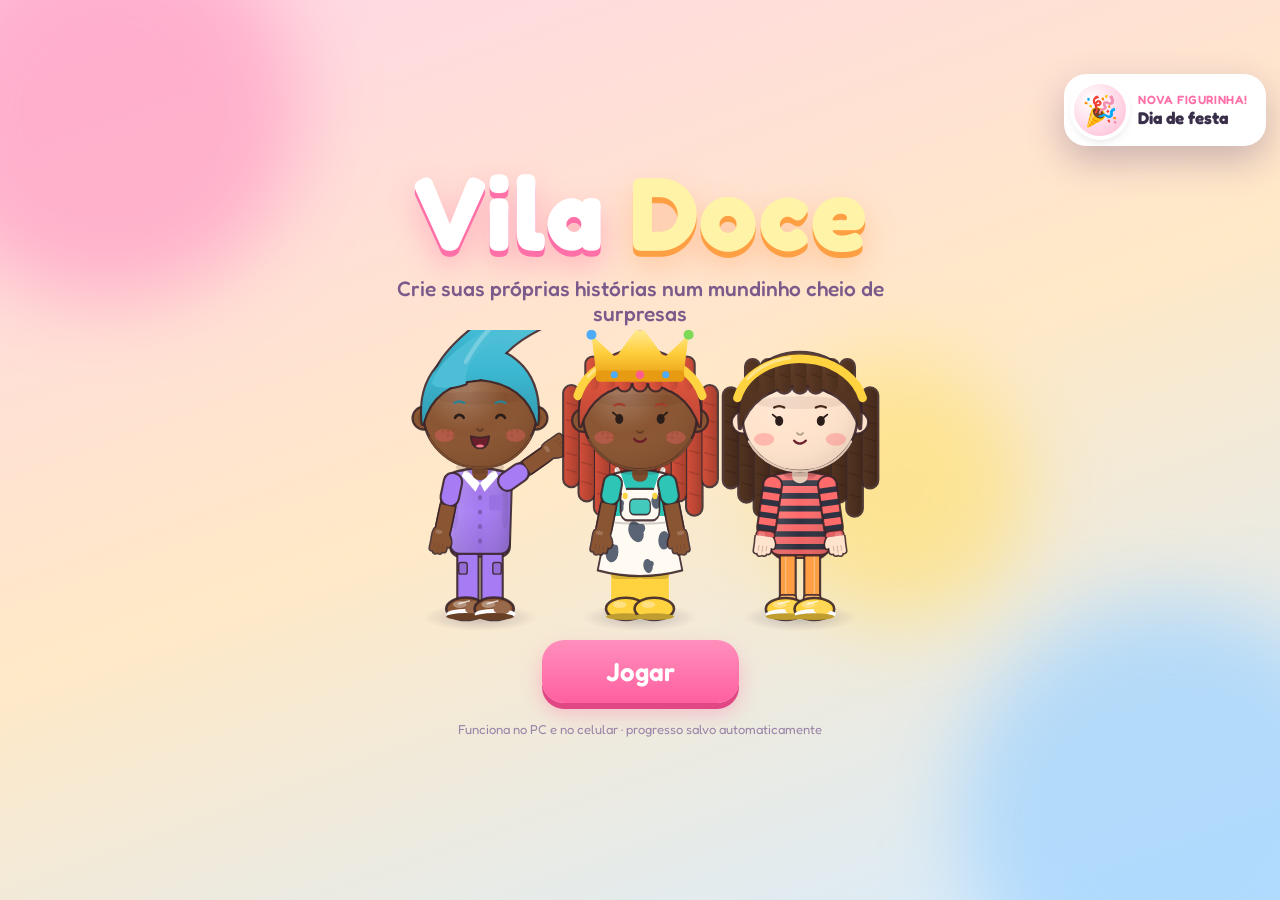
==== commit 74275c6d: "Adiciona o sistema de horror em fases (js/horror.js) A vila vai 'apodrecendo' aos poucos conforme o " ====
--- a/VilaDoce/index.html
+++ b/VilaDoce/index.html
@@ -186,6 +186,7 @@
   <script src="js/mar.js"></script>
   <script src="js/map.js"></script>
   <script src="js/minigames.js"></script>
+  <script src="js/horror.js"></script>
   <script src="js/engine.js"></script>
   <script src="js/ui.js"></script>
 </body>
--- a/VilaDoce/css/style.css
+++ b/VilaDoce/css/style.css
@@ -285,3 +285,8 @@
   * { backdrop-filter: none !important; -webkit-backdrop-filter: none !important; }
   .modal { background: rgba(58, 40, 80, .5); }
 }
+
+/* ---------- depois da virada (horror) ---------- */
+.vila-escura #splash { filter: grayscale(.7) brightness(.6) contrast(1.1); }
+.vila-escura .brand { filter: grayscale(.8); }
+.vila-escura .logo circle:first-child { fill: #5a2030; }
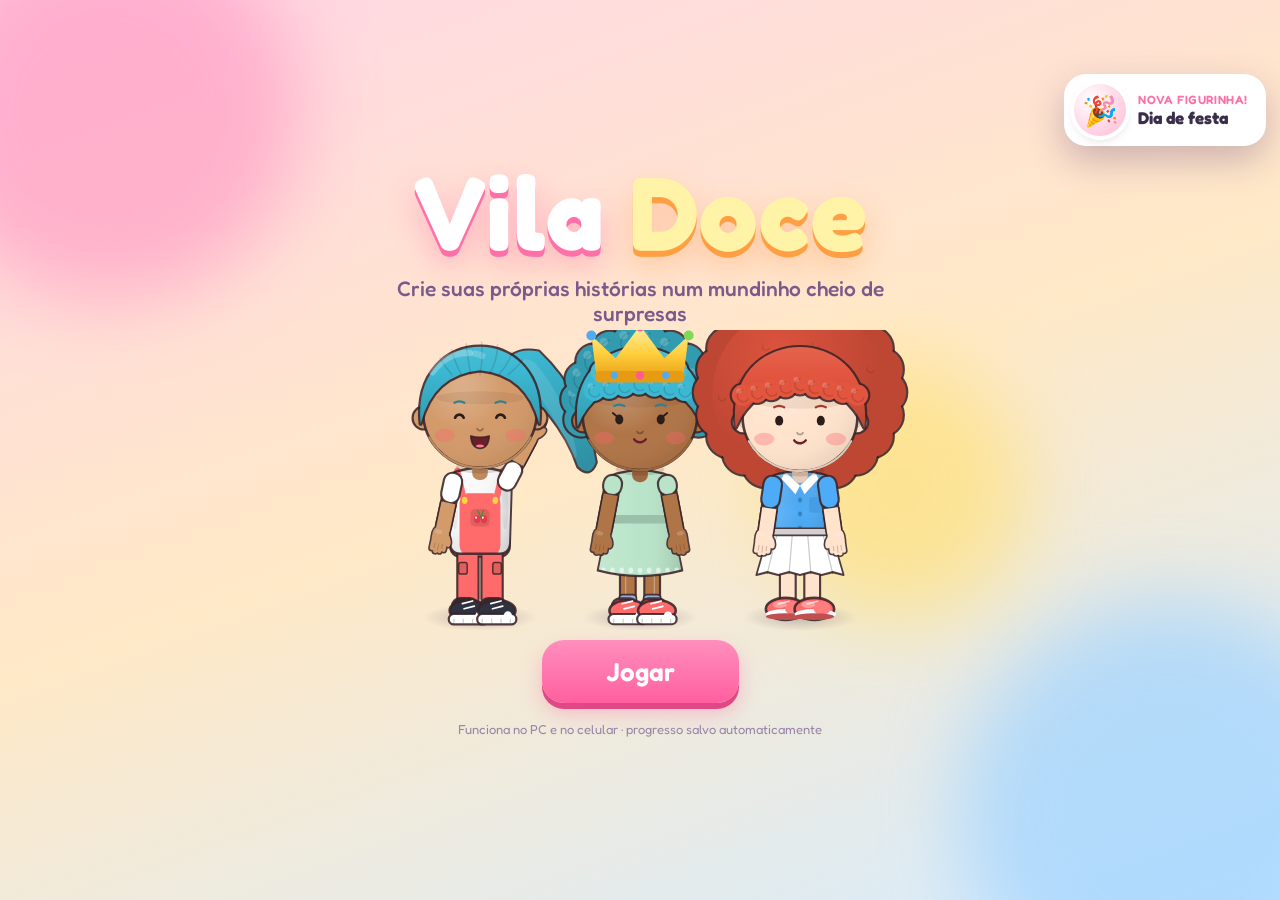
==== commit 820b3fbb: "Separa os minigames em um arquivo por jogo js/minigames.js (~1600 linhas) virou o núcleo do Fliperam" ====
--- a/VilaDoce/index.html
+++ b/VilaDoce/index.html
@@ -186,6 +186,15 @@
   <script src="js/mar.js"></script>
   <script src="js/map.js"></script>
   <script src="js/minigames.js"></script>
+  <script src="js/minigames/pulo.js"></script>
+  <script src="js/minigames/chuva.js"></script>
+  <script src="js/minigames/baloes.js"></script>
+  <script src="js/minigames/memoria.js"></script>
+  <script src="js/minigames/corre.js"></script>
+  <script src="js/minigames/piano.js"></script>
+  <script src="js/minigames/rinha.js"></script>
+  <script src="js/minigames/boxe.js"></script>
+  <script src="js/minigames/neve.js"></script>
   <script src="js/horror.js"></script>
   <script src="js/engine.js"></script>
   <script src="js/ui.js"></script>
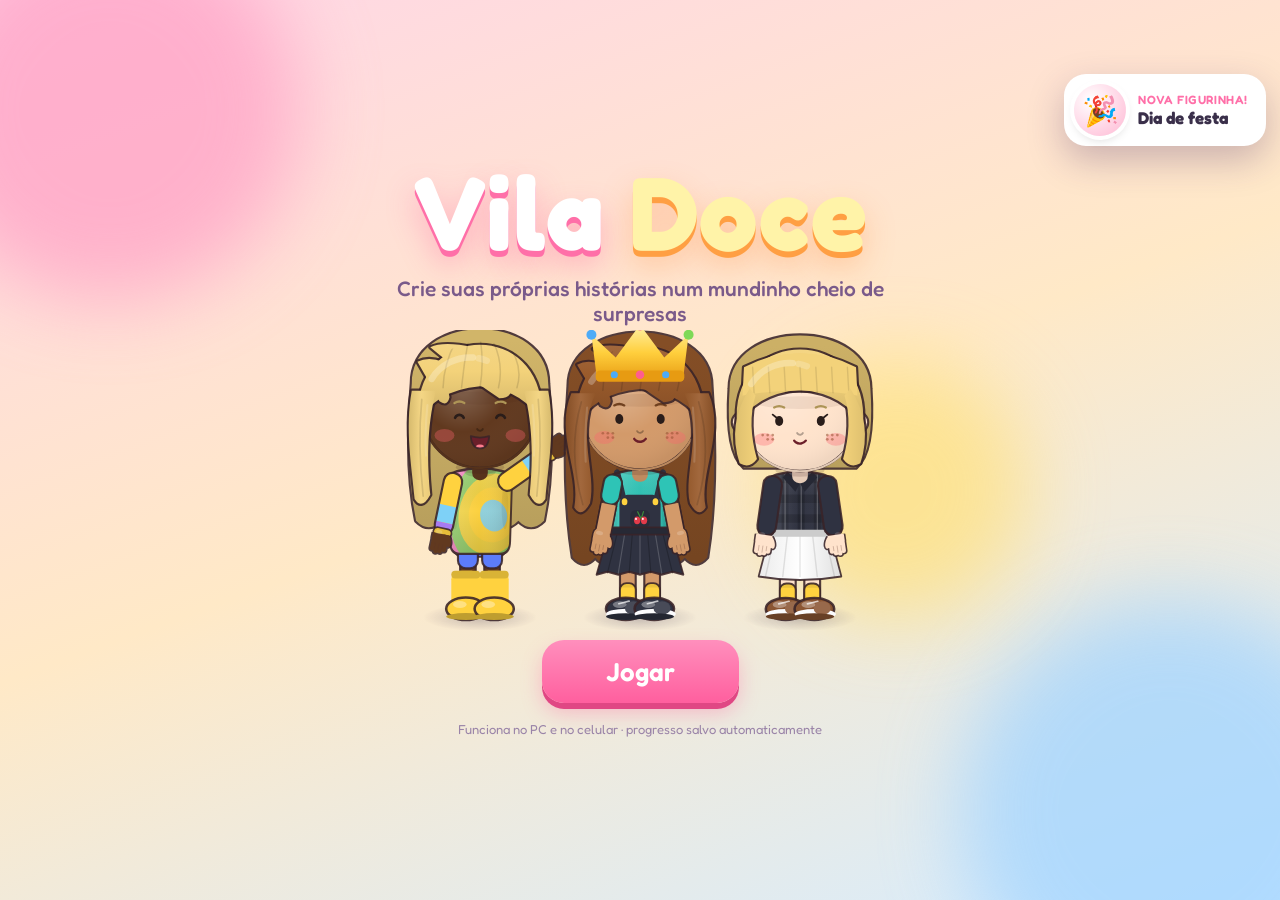
==== commit 3fef9d05: "Horror: páginas e dois finais, som de terror e recomeço que desfaz tudo Depois da virada (fase 4) há" ====
--- a/VilaDoce/index.html
+++ b/VilaDoce/index.html
@@ -62,7 +62,7 @@
         <div class="phead"><h2>Álbum de figurinhas</h2><button id="albumClose" class="ibtn flat" aria-label="Fechar">✕</button></div>
         <div class="aprog"><div id="albumBar"></div></div><p class="sub" id="albumCount"></p>
         <div id="albumTabs" class="edtabs flush">
-          <button data-cat="lugar" class="on">📍 Lugares</button><button data-cat="receita">🍳 Receitas</button><button data-cat="segredo">🔍 Segredos</button><button data-cat="conquista">🏆 Conquistas</button>
+          <button data-cat="lugar" class="on">📍 Lugares</button><button data-cat="receita">🍳 Receitas</button><button data-cat="segredo">🔍 Segredos</button><button data-cat="conquista">🏆 Conquistas</button><button data-cat="paginas" class="hidden">📄 Páginas</button>
         </div>
         <div id="albumGrid"></div>
       </div>
--- a/VilaDoce/css/style.css
+++ b/VilaDoce/css/style.css
@@ -290,3 +290,21 @@
 .vila-escura #splash { filter: grayscale(.7) brightness(.6) contrast(1.1); }
 .vila-escura .brand { filter: grayscale(.8); }
 .vila-escura .logo circle:first-child { fill: #5a2030; }
+
+/* páginas do diário e finais (horror) */
+#hOverlay { position: absolute; inset: 0; z-index: 50; display: grid; place-items: center; padding: 24px; background: rgba(10, 6, 16, .72); animation: hIn .6s ease-out; }
+#hOverlay.opaque { background: #07050b; }
+#hOverlay.opaque.light { background: #fff7fb; }
+#hOverlay .hBox { max-width: 520px; text-align: center; display: flex; flex-direction: column; gap: 18px; align-items: center; }
+#hOverlay .hPaper { background: #f3ead6; color: #3a2a24; padding: 28px 26px; border-radius: 4px; font-size: 22px; line-height: 1.45; transform: rotate(-1.5deg); box-shadow: 0 18px 50px rgba(0,0,0,.55); clip-path: polygon(0 3%, 12% 0, 30% 2%, 55% 0, 78% 3%, 100% 0, 98% 40%, 100% 72%, 97% 100%, 70% 97%, 42% 100%, 18% 97%, 0 100%, 2% 60%); }
+#hOverlay .hSmall { color: #b9aec6; font-size: 15px; }
+#hOverlay .hTitle { color: #f3e6ff; font-size: 28px; font-weight: 700; }
+#hOverlay .hText { color: #d9cfe6; font-size: 20px; line-height: 1.4; }
+#hOverlay .hText.big { font-size: 30px; font-weight: 600; animation: hIn 1.2s ease-out; }
+#hOverlay.light .hText { color: #c45b8f; }
+#hOverlay .hBtns { display: flex; gap: 14px; flex-wrap: wrap; justify-content: center; }
+@keyframes hIn { from { opacity: 0; } to { opacity: 1; } }
+.acard.pagina { text-align: left; align-items: flex-start; }
+.acard.pagina.got { background: #f3ead6; }
+.acard.pagina small { font-size: 13px; line-height: 1.35; }
+#albumTabs button.hidden { display: none; }
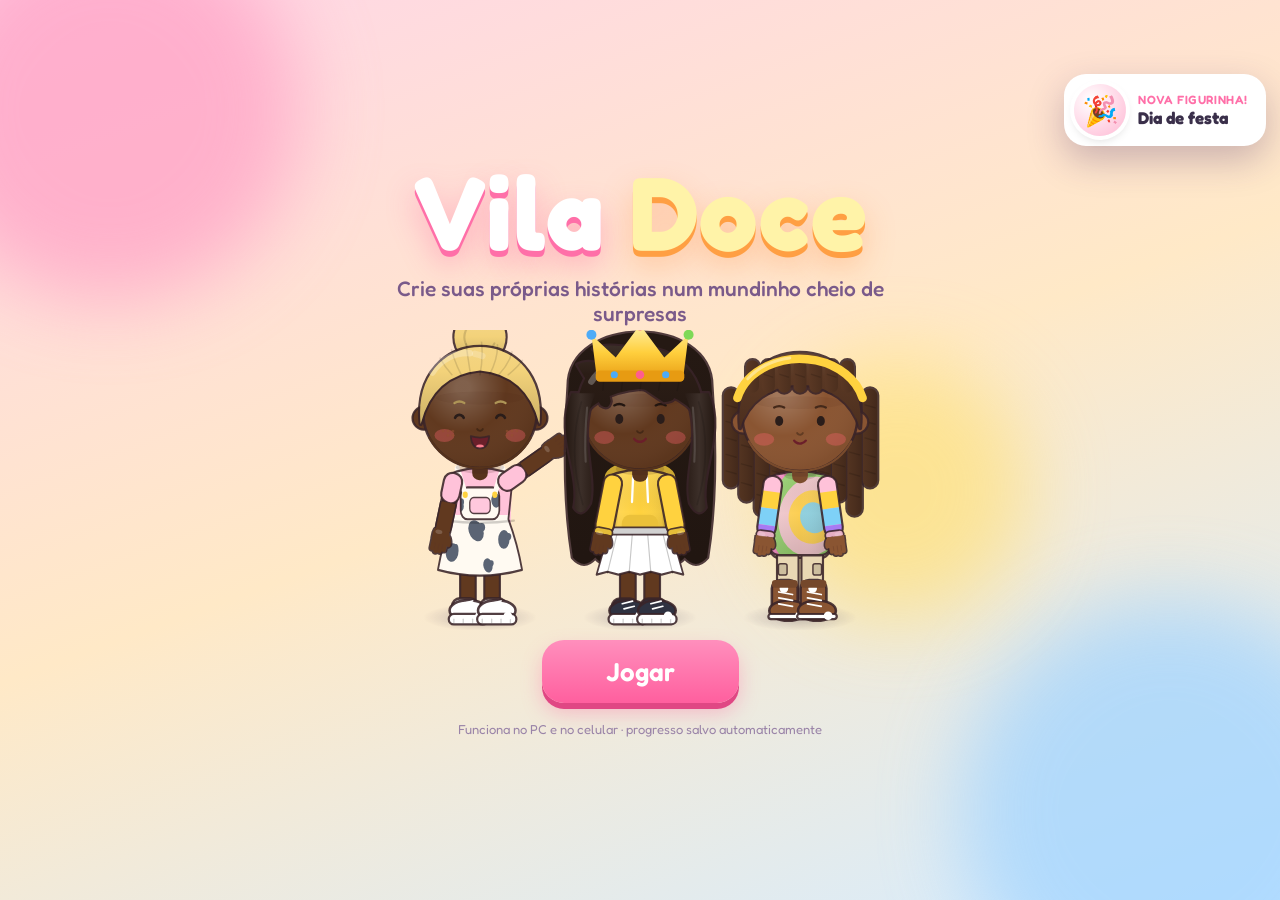
==== commit b5123ed0: "Adiciona 3 minigames: Torre de Doces, Pescaria e Esconde-esconde - Torre de Doces: camadas de bolo v" ====
--- a/VilaDoce/index.html
+++ b/VilaDoce/index.html
@@ -195,6 +195,9 @@
   <script src="js/minigames/rinha.js"></script>
   <script src="js/minigames/boxe.js"></script>
   <script src="js/minigames/neve.js"></script>
+  <script src="js/minigames/torre.js"></script>
+  <script src="js/minigames/pesca.js"></script>
+  <script src="js/minigames/esconde.js"></script>
   <script src="js/horror.js"></script>
   <script src="js/engine.js"></script>
   <script src="js/ui.js"></script>
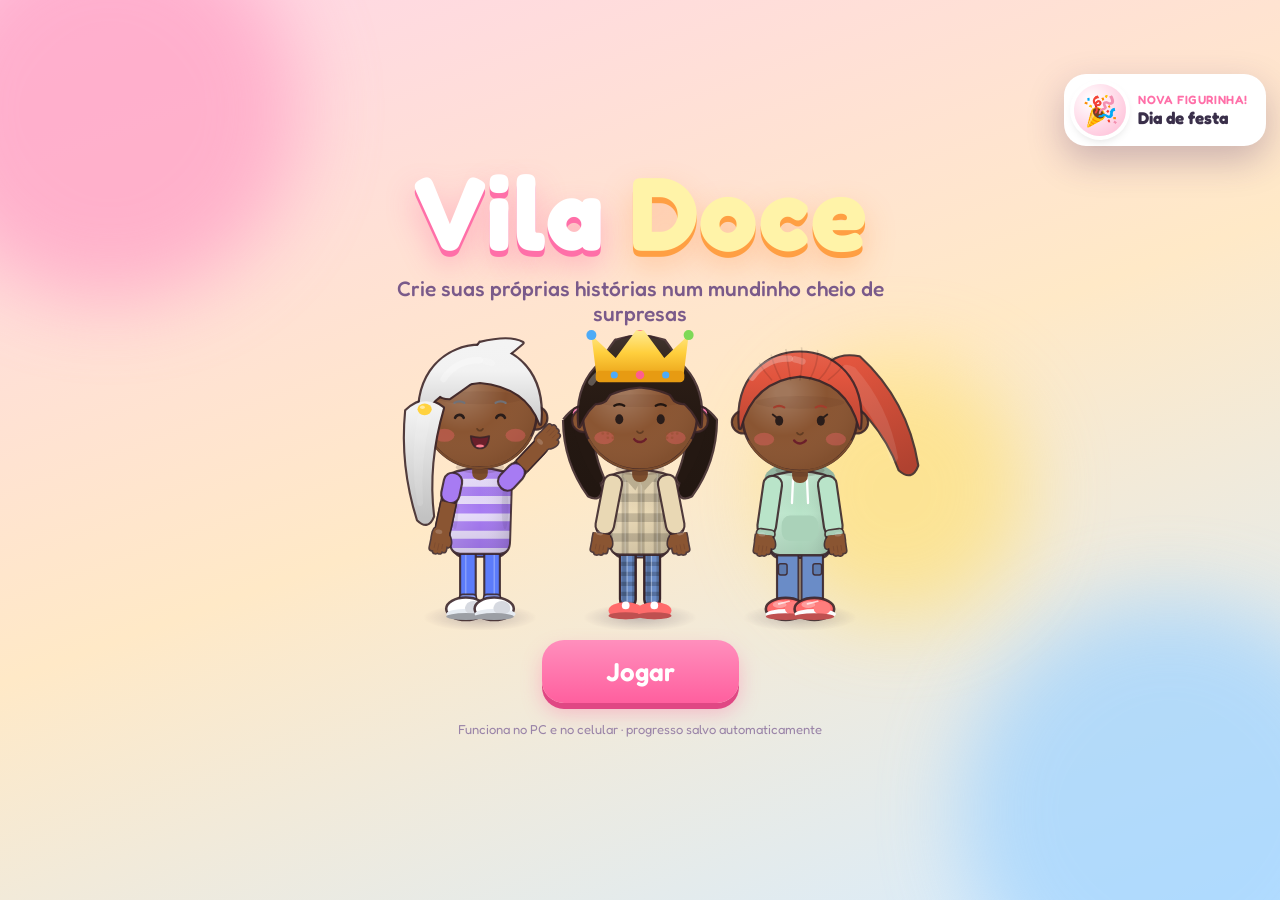
==== commit 80a96f8d: "Fliperama: Queda de Braço, Pula-corda, Lava-louça e Pega-vagalume; sai a Descida na Neve - Queda de " ====
--- a/VilaDoce/index.html
+++ b/VilaDoce/index.html
@@ -194,10 +194,13 @@
   <script src="js/minigames/piano.js"></script>
   <script src="js/minigames/rinha.js"></script>
   <script src="js/minigames/boxe.js"></script>
-  <script src="js/minigames/neve.js"></script>
   <script src="js/minigames/torre.js"></script>
   <script src="js/minigames/pesca.js"></script>
   <script src="js/minigames/esconde.js"></script>
+  <script src="js/minigames/queda.js"></script>
+  <script src="js/minigames/pula.js"></script>
+  <script src="js/minigames/louca.js"></script>
+  <script src="js/minigames/vagalume.js"></script>
   <script src="js/horror.js"></script>
   <script src="js/engine.js"></script>
   <script src="js/ui.js"></script>
--- a/VilaDoce/css/style.css
+++ b/VilaDoce/css/style.css
@@ -17,6 +17,8 @@
 /* vinheta suave: antes era um gradiente pintado no canvas a cada quadro */
 #vignette { position: absolute; inset: 0; pointer-events: none; background: radial-gradient(ellipse farthest-corner at 50% 50%, rgba(40,20,60,0) 45%, rgba(40,20,60,.16) 100%); }
 #fade.go { animation: fade .5s ease-out; }
+#fade.dark { background: #05040a; }
+#fade.dark.go { animation: fade .7s ease-out; }
 @keyframes fade { from { opacity: .9; } to { opacity: 0; } }
 
 /* ---------- HUD ---------- */
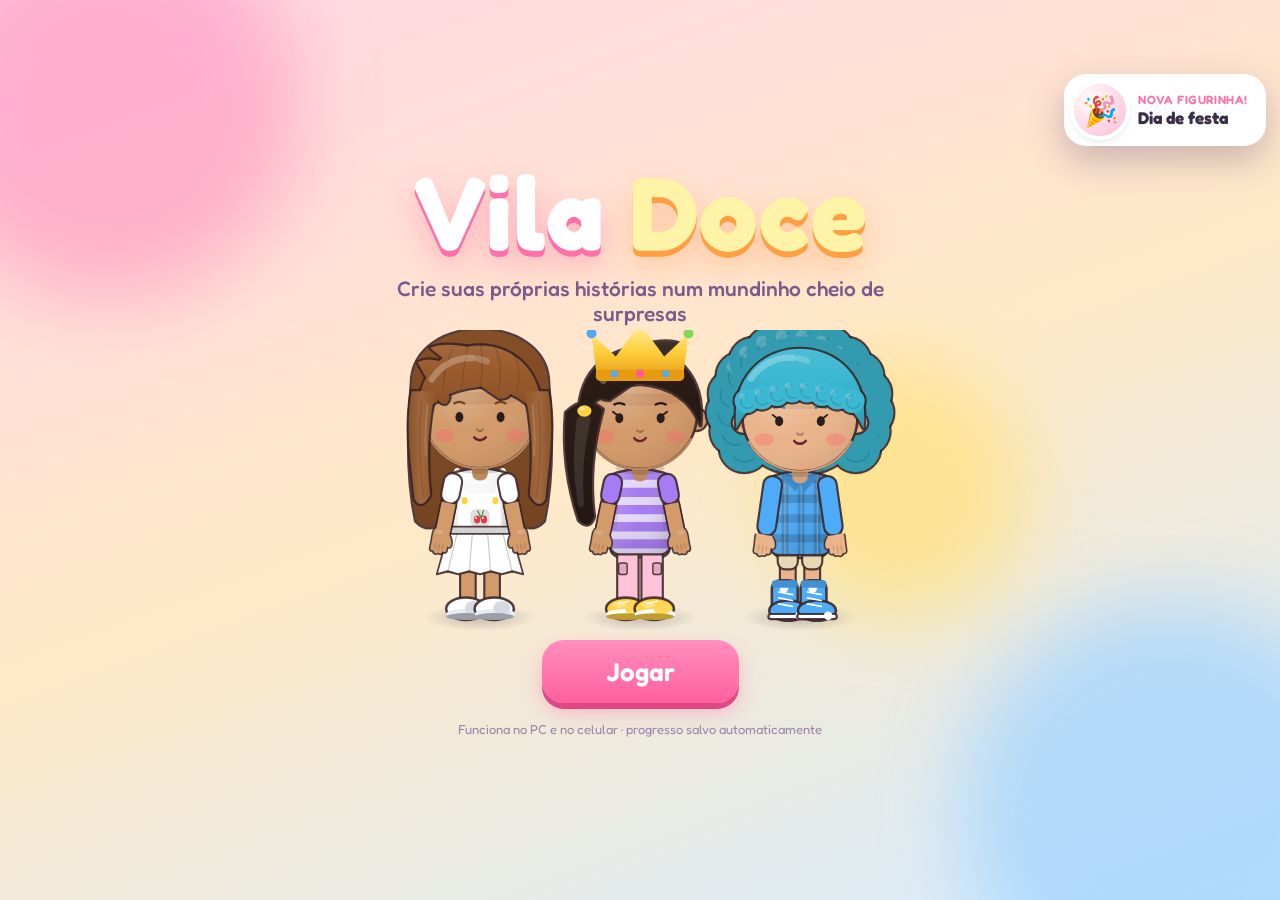
==== commit f13cc909: "Fliperama: Subida da Serra (carrinho) e Voo Doce - Subida da Serra: carrinho de duas rodas com físic" ====
--- a/VilaDoce/index.html
+++ b/VilaDoce/index.html
@@ -201,6 +201,8 @@
   <script src="js/minigames/pula.js"></script>
   <script src="js/minigames/louca.js"></script>
   <script src="js/minigames/vagalume.js"></script>
+  <script src="js/minigames/serra.js"></script>
+  <script src="js/minigames/voo.js"></script>
   <script src="js/horror.js"></script>
   <script src="js/engine.js"></script>
   <script src="js/ui.js"></script>
